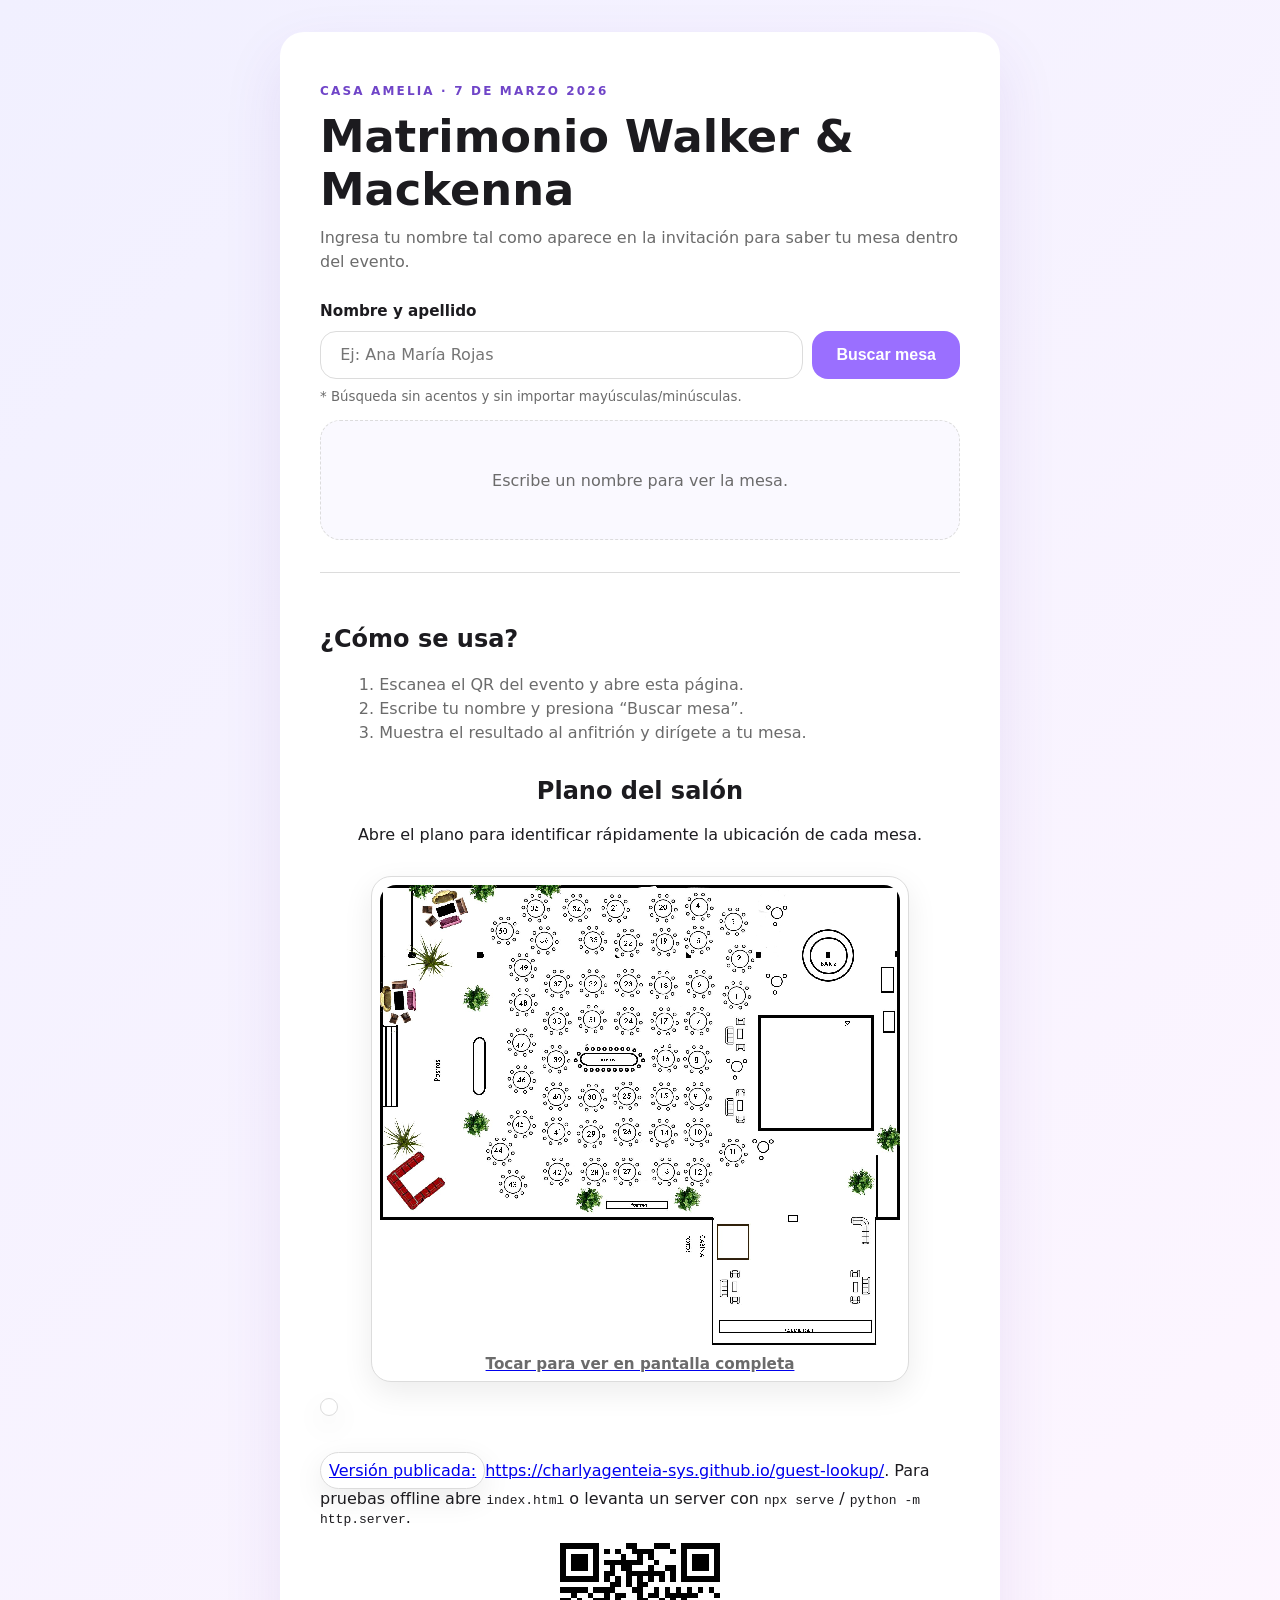
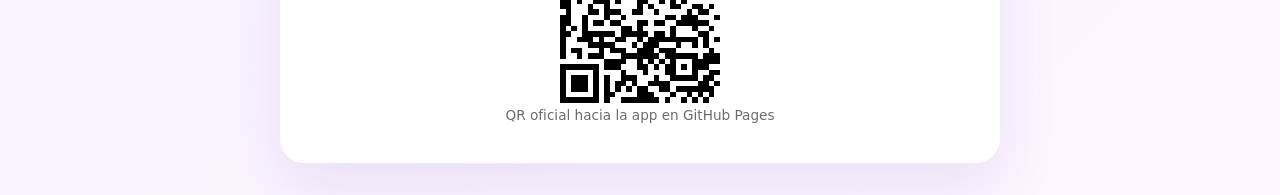
==== index.html @ fe617de0 "fix: use anchor fallback for floor plan" ====
<!DOCTYPE html>
<html lang="es">
  <head>
    <meta charset="UTF-8" />
    <meta name="viewport" content="width=device-width, initial-scale=1.0" />
    <title>Buscador de Mesas — Matrimonio Walker &amp; Mackenna</title>
    <link rel="stylesheet" href="style.css" />
  </head>
  <body>
    <main class="card">
      <header>
        <p class="tag">Casa Amelia · 7 de marzo 2026</p>
        <h1>Matrimonio Walker &amp; Mackenna</h1>
        <p class="intro">
          Ingresa tu nombre tal como aparece en la invitación para saber tu mesa dentro del evento.
        </p>
      </header>

      <form id="search-form" autocomplete="off">
        <label for="query">Nombre y apellido</label>
        <div class="input-row">
          <input
            id="query"
            name="query"
            type="search"
            placeholder="Ej: Ana María Rojas"
            spellcheck="false"
            autocomplete="off"
            required
          />
          <button type="submit">Buscar mesa</a>
        </div>
        <small class="hint">
          * Búsqueda sin acentos y sin importar mayúsculas/minúsculas.
        </small>
      </form>

      <section id="results" aria-live="polite"></section>

      <section class="tips">
        <h2>¿Cómo se usa?</h2>
        <ol>
          <li>Escanea el QR del evento y abre esta página.</li>
          <li>Escribe tu nombre y presiona “Buscar mesa”.</li>
          <li>Muestra el resultado al anfitrión y dirígete a tu mesa.</li>
        </ol>
        <div class="floorplan">
          <h2>Plano del salón</h2>
          <p>Abre el plano para identificar rápidamente la ubicación de cada mesa.</p>
          <a class="floorplan-preview" id="open-floorplan" href="assets/plano-walker-mackenna.png" target="_blank" rel="noopener">
            <img src="assets/plano-walker-mackenna.png" alt="Plano general del salón" />
            <span>Tocar para ver en pantalla completa</span>
          </button>
        </div>
        <p class="note">
          Versión publicada: <a href="https://charlyagenteia-sys.github.io/guest-lookup/" target="_blank" rel="noopener">https://charlyagenteia-sys.github.io/guest-lookup/</a>.
          Para pruebas offline abre <code>index.html</code> o levanta un server con <code>npx serve</code> / <code>python -m http.server</code>.
        </p>
        <figure>
          <img src="assets/qr-walker-mackenna.png" alt="QR del Matrimonio Walker &amp; Mackenna" />
          <figcaption>QR oficial hacia la app en GitHub Pages</figcaption>
        </figure>
      </section>
    </main>

    <dialog id="floorplan-dialog">
      <button type="button" class="close-floorplan" aria-label="Cerrar plano">&times;</button>
      <img src="assets/plano-walker-mackenna.png" alt="Plano completo del salón" />
    </dialog>

    <script type="module" src="app.js"></script>
  </body>
</html>
---- style.css ----
:root {
  color-scheme: light dark;
  --bg: #f4f4f4;
  --card: #ffffff;
  --text: #1c1b1f;
  --accent: #9a6fff;
  --accent-dark: #7045c8;
  --border: #dcdcdc;
  --muted: #6b6b6b;
}

* {
  box-sizing: border-box;
}

body {
  margin: 0;
  min-height: 100vh;
  font-family: "SF Pro Display", "Inter", system-ui, -apple-system, BlinkMacSystemFont, "Segoe UI", sans-serif;
  background: linear-gradient(135deg, #f1f0ff, #fef6ff);
  display: flex;
  align-items: center;
  justify-content: center;
  padding: 2rem;
  color: var(--text);
}

.card {
  width: min(720px, 100%);
  background: var(--card);
  border-radius: 24px;
  padding: 2.5rem;
  box-shadow: 0 25px 60px rgba(95, 51, 170, 0.1);
}

header h1 {
  margin: 0.2rem 0 0.6rem;
  font-size: clamp(2rem, 4vw, 2.8rem);
}

.tag {
  text-transform: uppercase;
  letter-spacing: 0.18em;
  font-size: 0.75rem;
  color: var(--accent-dark);
  font-weight: 600;
}

.intro {
  margin: 0;
  color: var(--muted);
  line-height: 1.5;
}

form {
  margin: 1.8rem 0 1rem;
  display: flex;
  flex-direction: column;
  gap: 0.65rem;
}

label {
  font-size: 0.95rem;
  font-weight: 600;
}

.input-row {
  display: flex;
  gap: 0.6rem;
}

input[type="search"] {
  flex: 1;
  border-radius: 16px;
  border: 1px solid var(--border);
  padding: 0.85rem 1.2rem;
  font-size: 1rem;
  font-family: inherit;
}

button {
  border: none;
  border-radius: 16px;
  padding: 0 1.5rem;
  font-size: 1rem;
  font-weight: 600;
  cursor: pointer;
  background: var(--accent);
  color: white;
  transition: background 0.2s ease, transform 0.15s ease;
}

button:hover {
  background: var(--accent-dark);
}

button:active {
  transform: translateY(1px);
}

.hint {
  color: var(--muted);
}

#results {
  min-height: 120px;
  border-radius: 20px;
  border: 1px dashed var(--border);
  padding: 1.2rem 1.5rem;
  background: #faf9ff;
  display: flex;
  flex-direction: column;
  gap: 1rem;
  justify-content: center;
}

.result-card {
  display: flex;
  align-items: center;
  gap: 1rem;
  padding: 1rem;
  border-radius: 16px;
  background: white;
  box-shadow: 0 10px 30px rgba(0, 0, 0, 0.06);
}

.result-card strong {
  font-size: 1.1rem;
}

.result-card .mesa {
  margin-left: auto;
  font-size: 1.5rem;
  font-weight: 700;
  color: var(--accent-dark);
}

#results .empty {
  text-align: center;
  color: var(--muted);
}

.tips {
  margin-top: 2rem;
  padding-top: 2rem;
  border-top: 1px solid var(--border);
}

.tips ol {
  margin: 0 0 1rem 1.2rem;
  color: var(--muted);
  line-height: 1.5;
}

.tips figure {
  margin: 1rem 0 0;
  text-align: center;
}

.tips img {
  width: 160px;
  height: 160px;
  image-rendering: pixelated;
}

.tips figcaption {
  font-size: 0.85rem;
  color: var(--muted);
}

@media (max-width: 640px) {
  body {
    padding: 1rem;
  }

  .card {
    padding: 1.5rem;
  }

  .input-row {
    flex-direction: column;
  }

  button {
    width: 100%;
    padding: 0.9rem;
  }
}


.floorplan {
  margin: 2rem auto 0;
  text-align: center;
}

.floorplan-preview {
  margin-top: 1rem;
  border: 1px solid var(--border);
  border-radius: 20px;
  padding: 0.5rem;
  background: #fff;
  display: inline-flex;
  flex-direction: column;
  gap: 0.5rem;
  cursor: pointer;
  box-shadow: 0 10px 30px rgba(0, 0, 0, 0.08);
}

.floorplan-preview img {
  width: min(520px, 80vw);
  max-width: 100%;
  height: auto;
  border-radius: 16px;
  display: block;
}

.floorplan-preview span {
  font-size: 0.95rem;
  color: var(--muted);
  font-weight: 600;
}

#floorplan-dialog {
  border: none;
  border-radius: 20px;
  padding: 0;
  max-width: 90vw;
  background: transparent;
  position: relative;
}

#floorplan-dialog::backdrop {
  background: rgba(0, 0, 0, 0.6);
}

#floorplan-dialog img {
  width: 100%;
  border-radius: 20px;
  display: block;
}

.close-floorplan {
  position: absolute;
  top: 0.5rem;
  right: 0.5rem;
  background: rgba(0, 0, 0, 0.6);
  color: white;
  border: none;
  border-radius: 999px;
  width: 40px;
  height: 40px;
  font-size: 1.4rem;
  cursor: pointer;
}
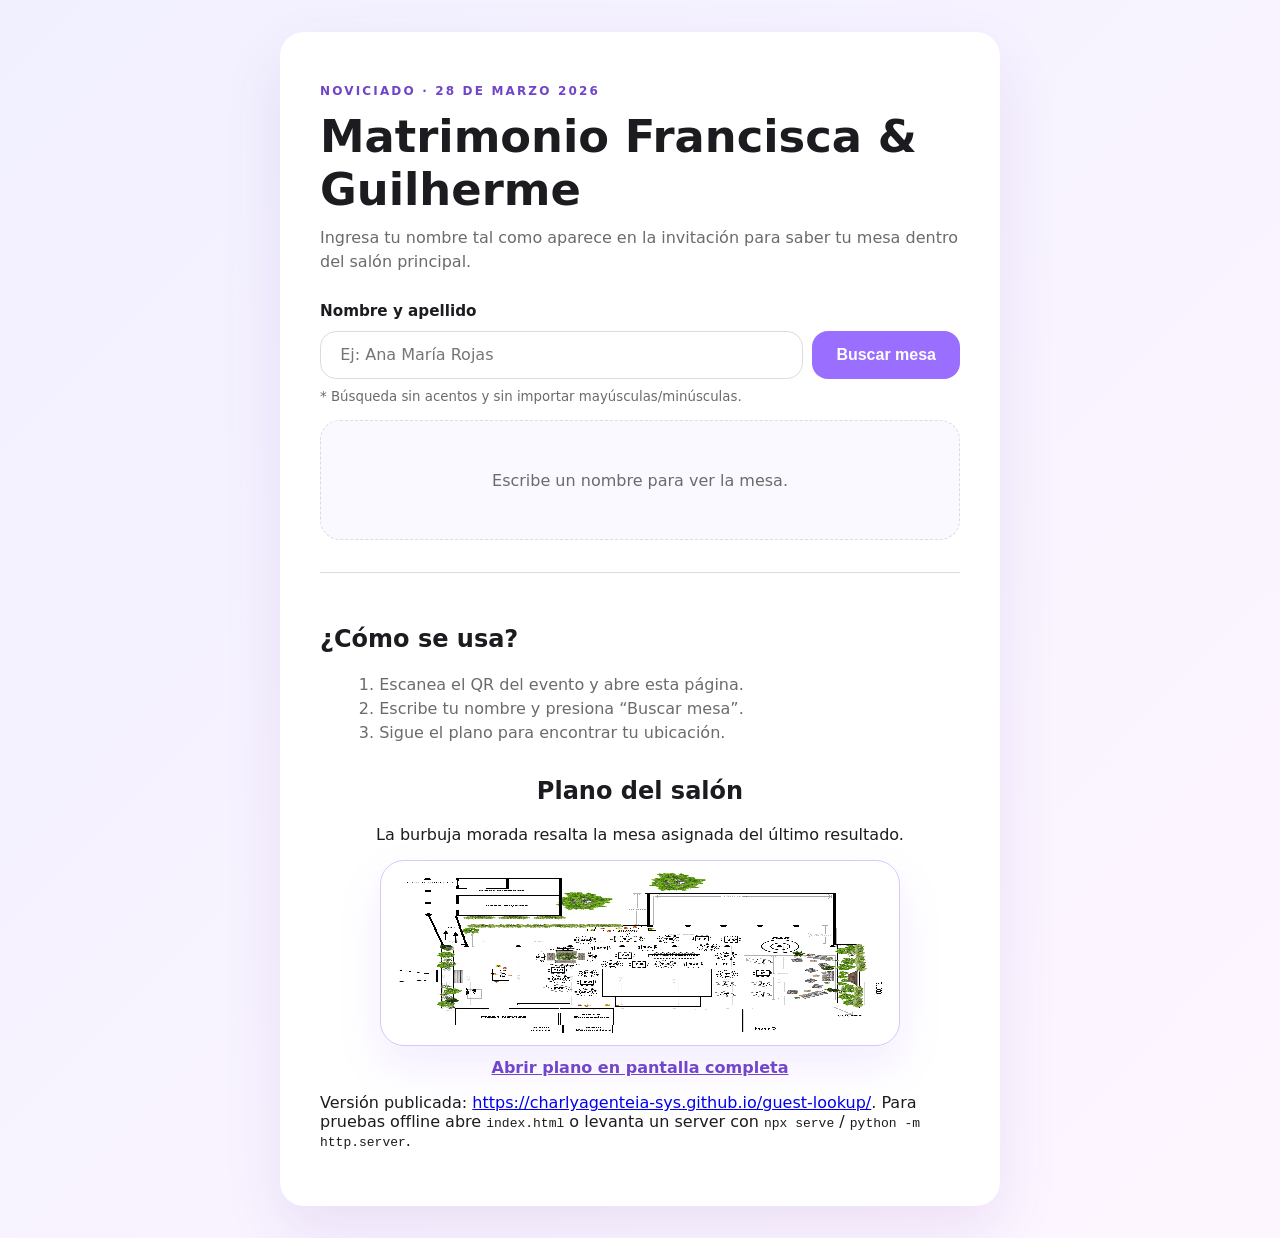
==== commit 3afc9c50: "feat: add Noviciado 28mar guest app" ====
--- a/index.html
+++ b/index.html
@@ -3,16 +3,16 @@
   <head>
     <meta charset="UTF-8" />
     <meta name="viewport" content="width=device-width, initial-scale=1.0" />
-    <title>Buscador de Mesas — Matrimonio Walker &amp; Mackenna</title>
+    <title>Buscador de Mesas — Matrimonio 28·03</title>
     <link rel="stylesheet" href="style.css" />
   </head>
-  <body>
+  <body data-dataset="data/guests-28mar.json">
     <main class="card">
       <header>
-        <p class="tag">Casa Amelia · 7 de marzo 2026</p>
-        <h1>Matrimonio Walker &amp; Mackenna</h1>
+        <p class="tag">Noviciado · 28 de marzo 2026</p>
+        <h1>Matrimonio Francisca &amp; Guilherme</h1>
         <p class="intro">
-          Ingresa tu nombre tal como aparece en la invitación para saber tu mesa dentro del evento.
+          Ingresa tu nombre tal como aparece en la invitación para saber tu mesa dentro del salón principal.
         </p>
       </header>
 
@@ -28,7 +28,7 @@
             autocomplete="off"
             required
           />
-          <button type="submit">Buscar mesa</a>
+          <button type="submit">Buscar mesa</button>
         </div>
         <small class="hint">
           * Búsqueda sin acentos y sin importar mayúsculas/minúsculas.
@@ -42,31 +42,23 @@
         <ol>
           <li>Escanea el QR del evento y abre esta página.</li>
           <li>Escribe tu nombre y presiona “Buscar mesa”.</li>
-          <li>Muestra el resultado al anfitrión y dirígete a tu mesa.</li>
+          <li>Sigue el plano para encontrar tu ubicación.</li>
         </ol>
         <div class="floorplan">
           <h2>Plano del salón</h2>
-          <p>Abre el plano para identificar rápidamente la ubicación de cada mesa.</p>
-          <a class="floorplan-preview" id="open-floorplan" href="assets/plano-walker-mackenna.png" target="_blank" rel="noopener">
-            <img src="assets/plano-walker-mackenna.png" alt="Plano general del salón" />
-            <span>Tocar para ver en pantalla completa</span>
-          </button>
+          <p>La burbuja morada resalta la mesa asignada del último resultado.</p>
+          <div class="floorplan-frame">
+            <img id="floorplan-image" src="assets/noviciado-28mar.png" alt="Plano general Noviciado 28 de marzo" />
+            <span id="floorplan-highlight" class="floorplan-highlight" hidden></span>
+          </div>
+          <a class="floorplan-link" href="assets/noviciado-28mar.png" target="_blank" rel="noopener">Abrir plano en pantalla completa</a>
         </div>
         <p class="note">
           Versión publicada: <a href="https://charlyagenteia-sys.github.io/guest-lookup/" target="_blank" rel="noopener">https://charlyagenteia-sys.github.io/guest-lookup/</a>.
           Para pruebas offline abre <code>index.html</code> o levanta un server con <code>npx serve</code> / <code>python -m http.server</code>.
         </p>
-        <figure>
-          <img src="assets/qr-walker-mackenna.png" alt="QR del Matrimonio Walker &amp; Mackenna" />
-          <figcaption>QR oficial hacia la app en GitHub Pages</figcaption>
-        </figure>
       </section>
     </main>
-
-    <dialog id="floorplan-dialog">
-      <button type="button" class="close-floorplan" aria-label="Cerrar plano">&times;</button>
-      <img src="assets/plano-walker-mackenna.png" alt="Plano completo del salón" />
-    </dialog>
 
     <script type="module" src="app.js"></script>
   </body>
--- a/style.css
+++ b/style.css
@@ -7,6 +7,8 @@
   --accent-dark: #7045c8;
   --border: #dcdcdc;
   --muted: #6b6b6b;
+  --floorplan-border: #d9c7ff;
+  --floorplan-glow: rgba(154, 111, 255, 0.12);
 }
 
 * {
@@ -115,6 +117,7 @@
 }
 
 .result-card {
+  --mesa-color: rgba(154, 111, 255, 0.18);
   display: flex;
   align-items: center;
   gap: 1rem;
@@ -130,9 +133,12 @@
 
 .result-card .mesa {
   margin-left: auto;
-  font-size: 1.5rem;
+  font-size: 1.4rem;
   font-weight: 700;
   color: var(--accent-dark);
+  background: var(--mesa-color);
+  padding: 0.4rem 0.9rem;
+  border-radius: 999px;
 }
 
 #results .empty {
@@ -220,35 +226,66 @@
   font-weight: 600;
 }
 
-#floorplan-dialog {
-  border: none;
-  border-radius: 20px;
-  padding: 0;
-  max-width: 90vw;
-  background: transparent;
+
+
+
+
+
+.result-card.is-active {
+  background: #fff;
+  border: 2px solid var(--mesa-color);
+  box-shadow: 0 20px 35px rgba(0, 0, 0, 0.12);
+}
+
+.result-card.is-active .mesa {
+  color: #fff;
+  background: var(--mesa-color);
+  padding: 0.5rem 0.9rem;
+  border-radius: 999px;
+  box-shadow: 0 10px 30px rgba(112, 69, 200, 0.25);
+}
+
+.floorplan-frame {
   position: relative;
-}
-
-#floorplan-dialog::backdrop {
-  background: rgba(0, 0, 0, 0.6);
-}
-
-#floorplan-dialog img {
+  margin: 1rem auto 0;
+  max-width: 520px;
+  border-radius: 24px;
+  border: 1px solid var(--floorplan-border);
+  padding: 0.75rem;
+  box-shadow: 0 20px 45px var(--floorplan-glow);
+  background: #fff;
+}
+
+.floorplan-frame img {
   width: 100%;
-  border-radius: 20px;
+  border-radius: 16px;
   display: block;
 }
 
-.close-floorplan {
+.floorplan-highlight {
   position: absolute;
-  top: 0.5rem;
-  right: 0.5rem;
-  background: rgba(0, 0, 0, 0.6);
-  color: white;
-  border: none;
+  inset: 1.5rem auto auto 1.5rem;
+  background: var(--mesa-color, var(--accent-dark));
+  color: #fff;
+  padding: 0.4rem 1rem;
   border-radius: 999px;
-  width: 40px;
-  height: 40px;
-  font-size: 1.4rem;
-  cursor: pointer;
-}
+  font-weight: 600;
+  letter-spacing: 0.08em;
+  text-transform: uppercase;
+  box-shadow: 0 12px 30px rgba(112, 69, 200, 0.25);
+}
+
+.floorplan-highlight[hidden] {
+  display: none;
+}
+
+.floorplan-link {
+  display: inline-block;
+  margin-top: 0.75rem;
+  font-weight: 600;
+  color: var(--accent-dark);
+}
+
+body[data-active-table] #results {
+  border-color: var(--accent);
+}
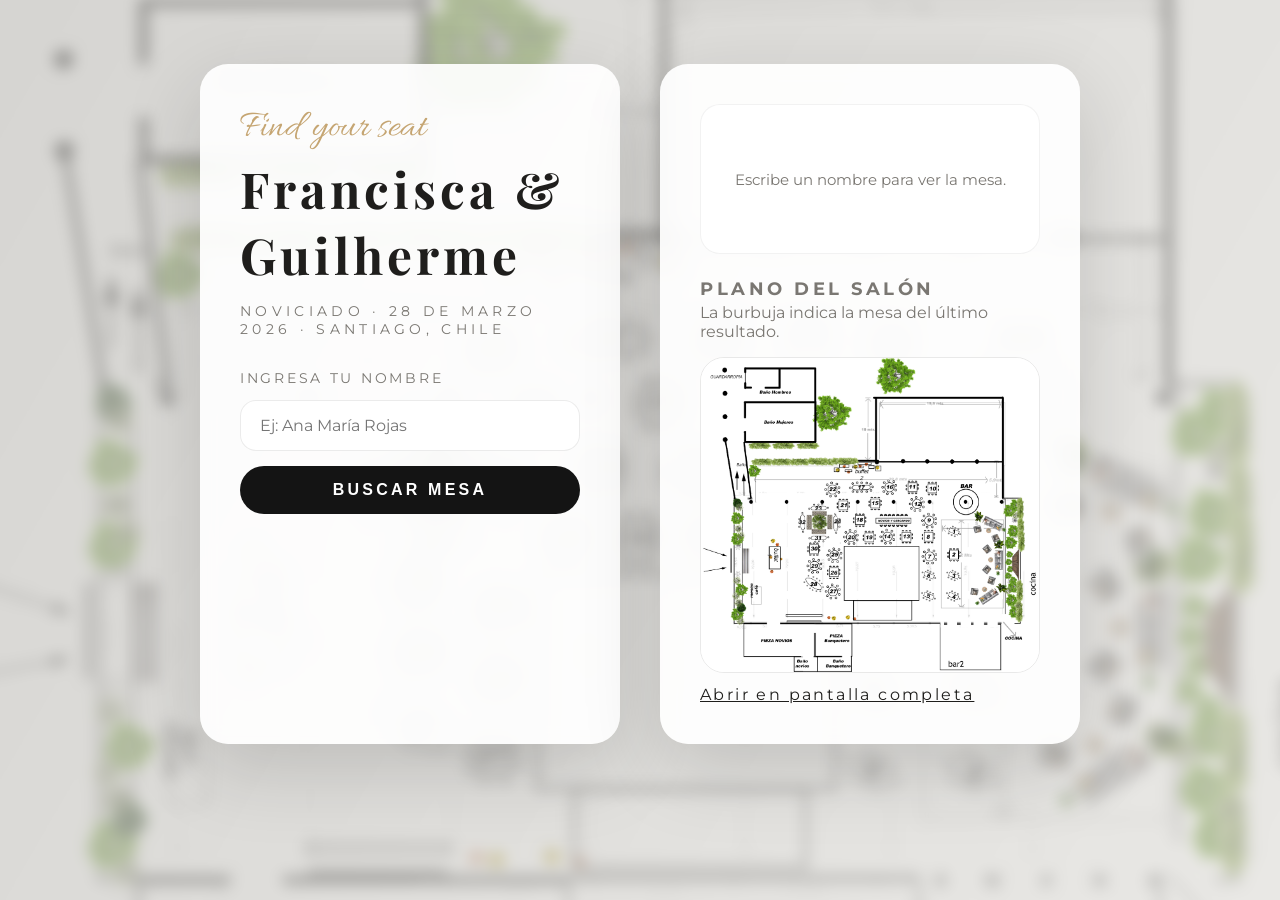
==== commit a639b54d: "style: apply elegant landing theme" ====
--- a/index.html
+++ b/index.html
@@ -3,22 +3,18 @@
   <head>
     <meta charset="UTF-8" />
     <meta name="viewport" content="width=device-width, initial-scale=1.0" />
-    <title>Buscador de Mesas — Matrimonio 28·03</title>
+    <title>Find Your Seat · Francisca & Guilherme</title>
     <link rel="stylesheet" href="style.css" />
   </head>
-  <body data-dataset="data/guests-28mar.json">
-    <main class="card">
-      <header>
-        <p class="tag">Noviciado · 28 de marzo 2026</p>
-        <h1>Matrimonio Francisca &amp; Guilherme</h1>
-        <p class="intro">
-          Ingresa tu nombre tal como aparece en la invitación para saber tu mesa dentro del salón principal.
-        </p>
-      </header>
-
-      <form id="search-form" autocomplete="off">
-        <label for="query">Nombre y apellido</label>
-        <div class="input-row">
+  <body data-dataset="data/guests-28mar.json" class="theme-noviciado">
+    <div class="backdrop"></div>
+    <main class="layout">
+      <section class="hero-card">
+        <p class="script-tag">Find your seat</p>
+        <h1>Francisca &amp; Guilherme</h1>
+        <p class="event-meta">Noviciado · 28 de marzo 2026 · Santiago, Chile</p>
+        <form id="search-form" autocomplete="off">
+          <label for="query">Ingresa tu nombre</label>
           <input
             id="query"
             name="query"
@@ -29,34 +25,20 @@
             required
           />
           <button type="submit">Buscar mesa</button>
-        </div>
-        <small class="hint">
-          * Búsqueda sin acentos y sin importar mayúsculas/minúsculas.
-        </small>
-      </form>
+        </form>
+      </section>
 
-      <section id="results" aria-live="polite"></section>
-
-      <section class="tips">
-        <h2>¿Cómo se usa?</h2>
-        <ol>
-          <li>Escanea el QR del evento y abre esta página.</li>
-          <li>Escribe tu nombre y presiona “Buscar mesa”.</li>
-          <li>Sigue el plano para encontrar tu ubicación.</li>
-        </ol>
-        <div class="floorplan">
+      <section class="results-panel">
+        <div id="results" aria-live="polite"></div>
+        <div class="floorplan-card">
           <h2>Plano del salón</h2>
-          <p>La burbuja morada resalta la mesa asignada del último resultado.</p>
+          <p>La burbuja indica la mesa del último resultado.</p>
           <div class="floorplan-frame">
-            <img id="floorplan-image" src="assets/noviciado-28mar.png" alt="Plano general Noviciado 28 de marzo" />
+            <img src="assets/noviciado-28mar.png" alt="Plano general Noviciado 28 de marzo" />
             <span id="floorplan-highlight" class="floorplan-highlight" hidden></span>
           </div>
-          <a class="floorplan-link" href="assets/noviciado-28mar.png" target="_blank" rel="noopener">Abrir plano en pantalla completa</a>
+          <a class="floorplan-link" href="assets/noviciado-28mar.png" target="_blank" rel="noopener">Abrir en pantalla completa</a>
         </div>
-        <p class="note">
-          Versión publicada: <a href="https://charlyagenteia-sys.github.io/guest-lookup/" target="_blank" rel="noopener">https://charlyagenteia-sys.github.io/guest-lookup/</a>.
-          Para pruebas offline abre <code>index.html</code> o levanta un server con <code>npx serve</code> / <code>python -m http.server</code>.
-        </p>
       </section>
     </main>
 
--- a/style.css
+++ b/style.css
@@ -1,14 +1,12 @@
+@import url('https://fonts.googleapis.com/css2?family=Allura&family=Montserrat:wght@300;400;500;600&family=Playfair+Display:wght@400;500;600;700&display=swap');
+
 :root {
-  color-scheme: light dark;
-  --bg: #f4f4f4;
-  --card: #ffffff;
-  --text: #1c1b1f;
-  --accent: #9a6fff;
-  --accent-dark: #7045c8;
-  --border: #dcdcdc;
-  --muted: #6b6b6b;
-  --floorplan-border: #d9c7ff;
-  --floorplan-glow: rgba(154, 111, 255, 0.12);
+  --cream: #f6f3ef;
+  --gold: #c5a572;
+  --charcoal: #1f1e1c;
+  --muted: #7a7772;
+  --card-bg: rgba(255, 255, 255, 0.92);
+  --backdrop-blur: blur(10px);
 }
 
 * {
@@ -18,98 +16,123 @@
 body {
   margin: 0;
   min-height: 100vh;
-  font-family: "SF Pro Display", "Inter", system-ui, -apple-system, BlinkMacSystemFont, "Segoe UI", sans-serif;
-  background: linear-gradient(135deg, #f1f0ff, #fef6ff);
-  display: flex;
-  align-items: center;
+  font-family: 'Montserrat', system-ui, -apple-system, BlinkMacSystemFont, 'Segoe UI', sans-serif;
+  background: var(--cream);
+  color: var(--charcoal);
+  position: relative;
+}
+
+.backdrop {
+  position: fixed;
+  inset: 0;
+  background: linear-gradient(120deg, rgba(0, 0, 0, 0.35), rgba(0, 0, 0, 0.15)), url('assets/noviciado-28mar.png') center/cover;
+  filter: blur(7px);
+  transform: scale(1.05);
+  z-index: -2;
+}
+
+.theme-noviciado::after {
+  content: '';
+  position: fixed;
+  inset: 0;
+  background: rgba(246, 243, 239, 0.6);
+  z-index: -1;
+}
+
+.layout {
+  display: grid;
+  grid-template-columns: repeat(auto-fit, minmax(320px, 420px));
+  gap: 2.5rem;
+  max-width: 980px;
+  margin: 0 auto;
+  padding: 4rem 1.5rem 3rem;
   justify-content: center;
-  padding: 2rem;
-  color: var(--text);
-}
-
-.card {
-  width: min(720px, 100%);
-  background: var(--card);
-  border-radius: 24px;
+}
+
+.hero-card,
+.results-panel {
+  background: var(--card-bg);
+  border-radius: 28px;
   padding: 2.5rem;
-  box-shadow: 0 25px 60px rgba(95, 51, 170, 0.1);
-}
-
-header h1 {
-  margin: 0.2rem 0 0.6rem;
-  font-size: clamp(2rem, 4vw, 2.8rem);
-}
-
-.tag {
-  text-transform: uppercase;
-  letter-spacing: 0.18em;
-  font-size: 0.75rem;
-  color: var(--accent-dark);
-  font-weight: 600;
-}
-
-.intro {
+  box-shadow: 0 25px 80px rgba(0, 0, 0, 0.15);
+  backdrop-filter: blur(8px);
+}
+
+.script-tag {
+  font-family: 'Allura', cursive;
+  font-size: 2.4rem;
   margin: 0;
-  color: var(--muted);
-  line-height: 1.5;
-}
-
-form {
-  margin: 1.8rem 0 1rem;
+  color: var(--gold);
+}
+
+.hero-card h1 {
+  font-family: 'Playfair Display', serif;
+  font-size: clamp(2.4rem, 4vw, 3.1rem);
+  margin: 0.2rem 0;
+  letter-spacing: 0.08em;
+}
+
+.event-meta {
+  text-transform: uppercase;
+  font-size: 0.9rem;
+  letter-spacing: 0.3em;
+  color: var(--muted);
+  margin-bottom: 2rem;
+}
+
+#search-form {
   display: flex;
   flex-direction: column;
-  gap: 0.65rem;
-}
-
-label {
-  font-size: 0.95rem;
-  font-weight: 600;
-}
-
-.input-row {
-  display: flex;
-  gap: 0.6rem;
-}
-
-input[type="search"] {
-  flex: 1;
+  gap: 0.9rem;
+}
+
+#search-form label {
+  font-size: 0.85rem;
+  letter-spacing: 0.2em;
+  text-transform: uppercase;
+  color: var(--muted);
+}
+
+#search-form input {
+  border: 1px solid rgba(0, 0, 0, 0.08);
   border-radius: 16px;
-  border: 1px solid var(--border);
-  padding: 0.85rem 1.2rem;
+  padding: 0.95rem 1.2rem;
   font-size: 1rem;
-  font-family: inherit;
-}
-
-button {
+  background: rgba(255, 255, 255, 0.9);
+  font-family: 'Montserrat', sans-serif;
+}
+
+#search-form button {
   border: none;
-  border-radius: 16px;
-  padding: 0 1.5rem;
+  border-radius: 999px;
+  padding: 0.95rem;
   font-size: 1rem;
   font-weight: 600;
+  letter-spacing: 0.2em;
+  text-transform: uppercase;
+  background: #141414;
+  color: #fff;
   cursor: pointer;
-  background: var(--accent);
-  color: white;
-  transition: background 0.2s ease, transform 0.15s ease;
-}
-
-button:hover {
-  background: var(--accent-dark);
-}
-
-button:active {
-  transform: translateY(1px);
-}
-
-.hint {
-  color: var(--muted);
+  transition: transform 0.2s ease, background 0.2s ease;
+}
+
+#search-form button:hover {
+  background: #000;
+  transform: translateY(-1px);
+}
+
+.results-panel {
+  display: flex;
+  flex-direction: column;
+  gap: 1.5rem;
 }
 
 #results {
-  min-height: 120px;
+  min-height: 150px;
+  border: 1px solid rgba(0, 0, 0, 0.05);
   border-radius: 20px;
-  border: 1px dashed var(--border);
-  padding: 1.2rem 1.5rem;
-  background: #faf9ff;
+  padding: 1.5rem;
+  background: rgba(255, 255, 255, 0.85);
   display: flex;
   flex-direction: column;
   gap: 1rem;
@@ -117,162 +140,69 @@
 }
 
 .result-card {
-  --mesa-color: rgba(154, 111, 255, 0.18);
   display: flex;
   align-items: center;
-  gap: 1rem;
-  padding: 1rem;
+  justify-content: space-between;
+  padding: 0.85rem 1.1rem;
   border-radius: 16px;
-  background: white;
-  box-shadow: 0 10px 30px rgba(0, 0, 0, 0.06);
+  border: 1px solid rgba(0, 0, 0, 0.08);
+  background: rgba(255, 255, 255, 0.9);
 }
 
 .result-card strong {
+  font-family: 'Playfair Display', serif;
+  font-size: 1.15rem;
+}
+
+.result-card .mesa {
+  font-weight: 700;
+  border-radius: 999px;
+  padding: 0.35rem 0.9rem;
+  color: #fff;
+  background: var(--mesa-color, var(--gold));
+}
+
+.result-card.is-active {
+  border-color: var(--gold);
+  box-shadow: 0 15px 35px rgba(0, 0, 0, 0.1);
+}
+
+.floorplan-card h2 {
+  margin: 0;
   font-size: 1.1rem;
-}
-
-.result-card .mesa {
-  margin-left: auto;
-  font-size: 1.4rem;
-  font-weight: 700;
-  color: var(--accent-dark);
-  background: var(--mesa-color);
-  padding: 0.4rem 0.9rem;
-  border-radius: 999px;
-}
-
-#results .empty {
-  text-align: center;
-  color: var(--muted);
-}
-
-.tips {
-  margin-top: 2rem;
-  padding-top: 2rem;
-  border-top: 1px solid var(--border);
-}
-
-.tips ol {
-  margin: 0 0 1rem 1.2rem;
-  color: var(--muted);
-  line-height: 1.5;
-}
-
-.tips figure {
-  margin: 1rem 0 0;
-  text-align: center;
-}
-
-.tips img {
-  width: 160px;
-  height: 160px;
-  image-rendering: pixelated;
-}
-
-.tips figcaption {
-  font-size: 0.85rem;
-  color: var(--muted);
-}
-
-@media (max-width: 640px) {
-  body {
-    padding: 1rem;
-  }
-
-  .card {
-    padding: 1.5rem;
-  }
-
-  .input-row {
-    flex-direction: column;
-  }
-
-  button {
-    width: 100%;
-    padding: 0.9rem;
-  }
-}
-
-
-.floorplan {
-  margin: 2rem auto 0;
-  text-align: center;
-}
-
-.floorplan-preview {
-  margin-top: 1rem;
-  border: 1px solid var(--border);
-  border-radius: 20px;
-  padding: 0.5rem;
-  background: #fff;
-  display: inline-flex;
-  flex-direction: column;
-  gap: 0.5rem;
-  cursor: pointer;
-  box-shadow: 0 10px 30px rgba(0, 0, 0, 0.08);
-}
-
-.floorplan-preview img {
-  width: min(520px, 80vw);
-  max-width: 100%;
-  height: auto;
-  border-radius: 16px;
-  display: block;
-}
-
-.floorplan-preview span {
-  font-size: 0.95rem;
-  color: var(--muted);
-  font-weight: 600;
-}
-
-
-
-
-
-
-.result-card.is-active {
-  background: #fff;
-  border: 2px solid var(--mesa-color);
-  box-shadow: 0 20px 35px rgba(0, 0, 0, 0.12);
-}
-
-.result-card.is-active .mesa {
-  color: #fff;
-  background: var(--mesa-color);
-  padding: 0.5rem 0.9rem;
-  border-radius: 999px;
-  box-shadow: 0 10px 30px rgba(112, 69, 200, 0.25);
+  letter-spacing: 0.2em;
+  text-transform: uppercase;
+  color: var(--muted);
+}
+
+.floorplan-card p {
+  margin: 0.25rem 0 1rem;
+  color: var(--muted);
 }
 
 .floorplan-frame {
   position: relative;
-  margin: 1rem auto 0;
-  max-width: 520px;
   border-radius: 24px;
-  border: 1px solid var(--floorplan-border);
-  padding: 0.75rem;
-  box-shadow: 0 20px 45px var(--floorplan-glow);
-  background: #fff;
+  overflow: hidden;
+  border: 1px solid rgba(0, 0, 0, 0.08);
 }
 
 .floorplan-frame img {
   width: 100%;
-  border-radius: 16px;
   display: block;
 }
 
 .floorplan-highlight {
   position: absolute;
-  inset: 1.5rem auto auto 1.5rem;
-  background: var(--mesa-color, var(--accent-dark));
+  top: 1rem;
+  left: 1rem;
+  background: var(--mesa-color, var(--gold));
   color: #fff;
-  padding: 0.4rem 1rem;
+  padding: 0.35rem 1.1rem;
   border-radius: 999px;
   font-weight: 600;
-  letter-spacing: 0.08em;
-  text-transform: uppercase;
-  box-shadow: 0 12px 30px rgba(112, 69, 200, 0.25);
+  letter-spacing: 0.2em;
+  text-transform: uppercase;
 }
 
 .floorplan-highlight[hidden] {
@@ -282,10 +212,24 @@
 .floorplan-link {
   display: inline-block;
   margin-top: 0.75rem;
-  font-weight: 600;
-  color: var(--accent-dark);
-}
-
-body[data-active-table] #results {
-  border-color: var(--accent);
-}
+  color: var(--charcoal);
+  text-decoration: underline;
+  letter-spacing: 0.15em;
+}
+
+#results .empty {
+  text-align: center;
+  color: var(--muted);
+  font-size: 0.95rem;
+}
+
+@media (max-width: 720px) {
+  .layout {
+    padding: 3rem 1rem;
+  }
+
+  .hero-card,
+  .results-panel {
+    padding: 2rem;
+  }
+}
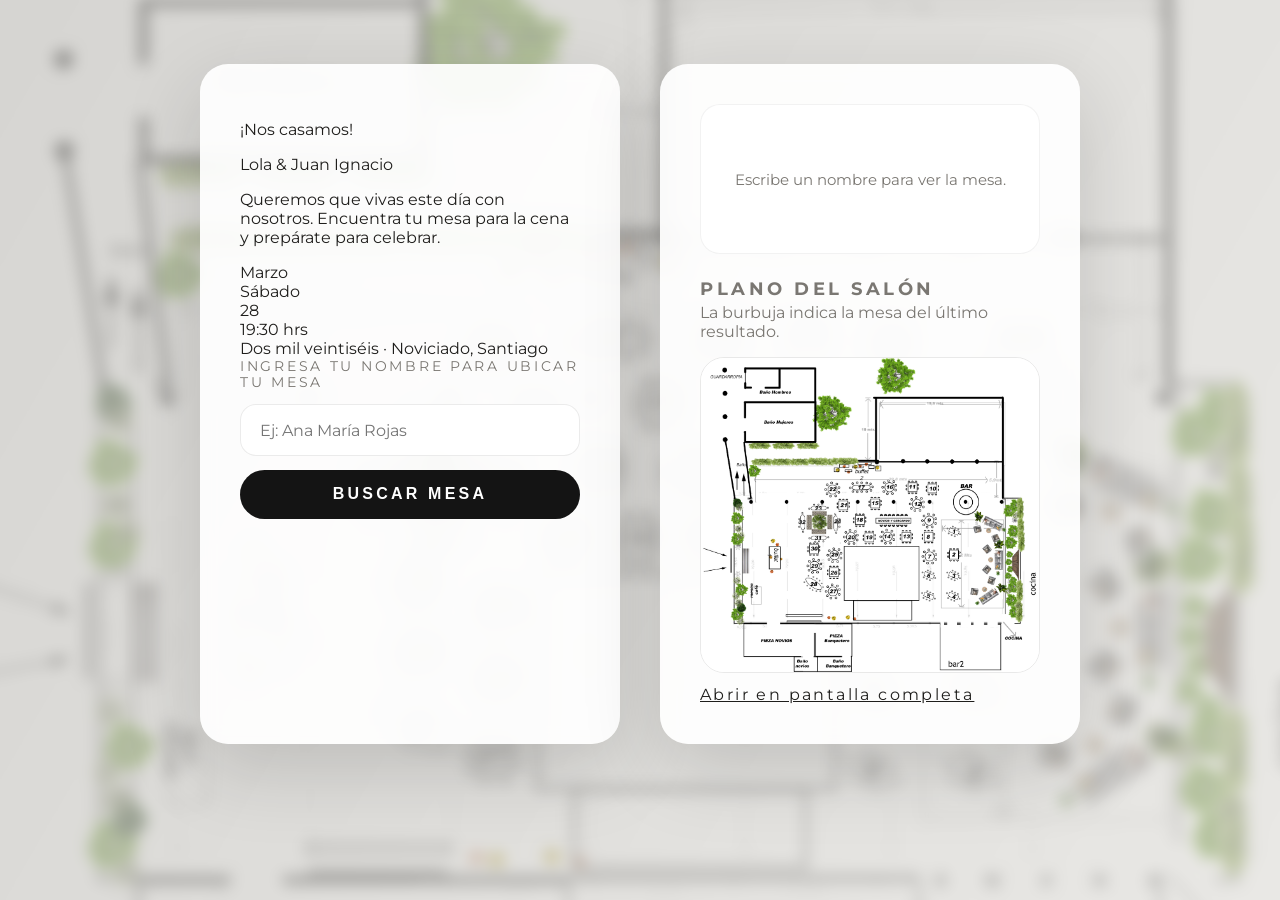
==== commit 0412060e: "feat: personalize app and QR for Lola & Juan Ignacio" ====
--- a/index.html
+++ b/index.html
@@ -3,18 +3,37 @@
   <head>
     <meta charset="UTF-8" />
     <meta name="viewport" content="width=device-width, initial-scale=1.0" />
-    <title>Find Your Seat · Francisca & Guilherme</title>
-    <link rel="stylesheet" href="style.css" />
+    <title>Find Your Seat · Lola & Juan Ignacio</title>
+    <link rel="stylesheet" href="style.css?v=20260326" />
   </head>
   <body data-dataset="data/guests-28mar.json" class="theme-noviciado">
     <div class="backdrop"></div>
     <main class="layout">
-      <section class="hero-card">
-        <p class="script-tag">Find your seat</p>
-        <h1>Francisca &amp; Guilherme</h1>
-        <p class="event-meta">Noviciado · 28 de marzo 2026 · Santiago, Chile</p>
+      <section class="hero-card invite-card">
+        <div class="floral-header" aria-hidden="true"></div>
+        <p class="tagline">¡Nos casamos!</p>
+        <div class="names">
+          <span>Lola</span>
+          <span class="ampersand">&amp;</span>
+          <span>Juan Ignacio</span>
+        </div>
+        <p class="intro-text">Queremos que vivas este día con nosotros. Encuentra tu mesa para la cena y prepárate para celebrar.</p>
+        <div class="date-block">
+          <div class="month">Marzo</div>
+          <div class="date-grid">
+            <div>
+              <span class="label">Sábado</span>
+            </div>
+            <div class="day">28</div>
+            <div>
+              <span class="label">19:30 hrs</span>
+            </div>
+          </div>
+          <div class="year">Dos mil veintiséis · Noviciado, Santiago</div>
+        </div>
+        <div class="divider"></div>
         <form id="search-form" autocomplete="off">
-          <label for="query">Ingresa tu nombre</label>
+          <label for="query">Ingresa tu nombre para ubicar tu mesa</label>
           <input
             id="query"
             name="query"
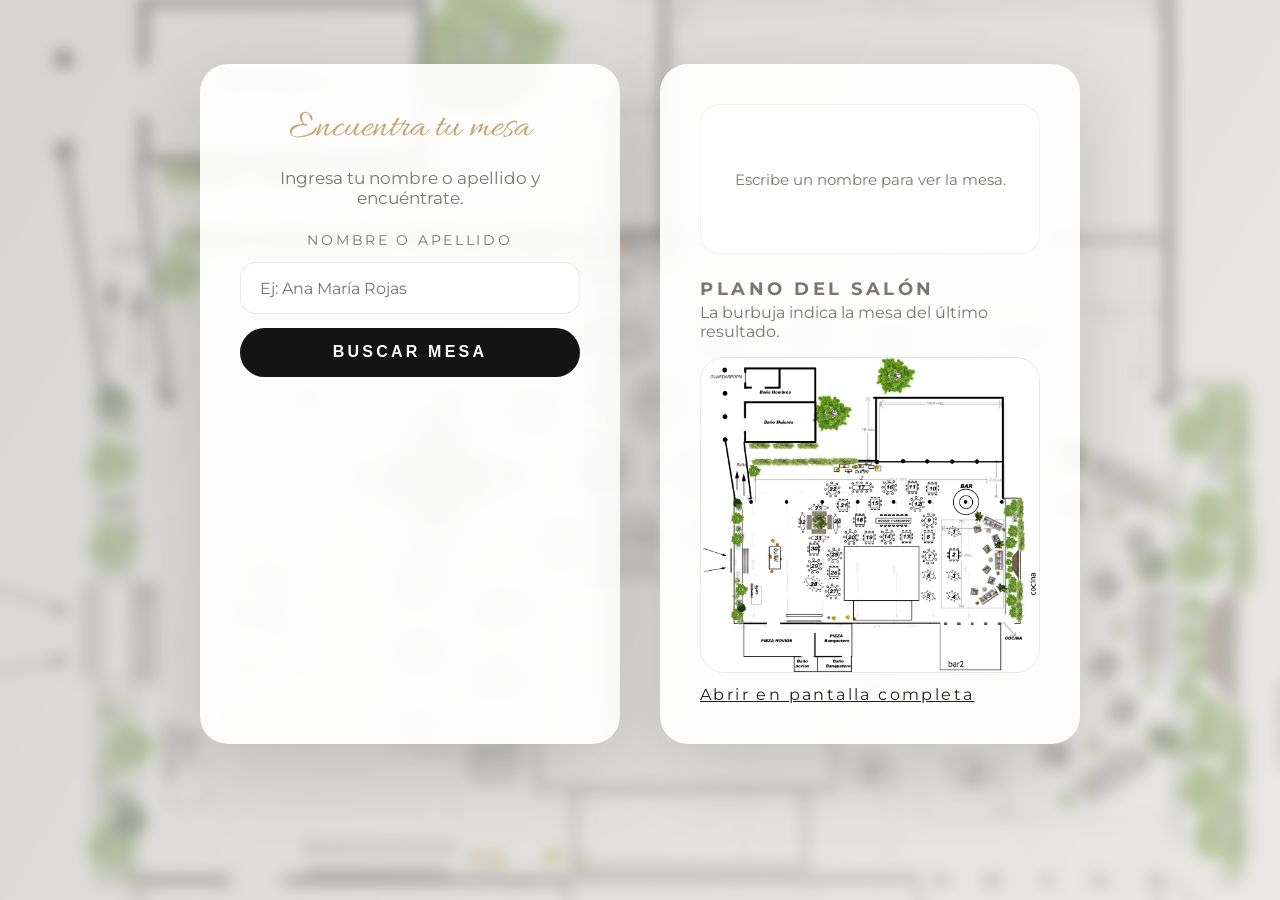
==== commit 91ef1b46: "ux: simplify hero copy for QR flow" ====
--- a/index.html
+++ b/index.html
@@ -10,30 +10,10 @@
     <div class="backdrop"></div>
     <main class="layout">
       <section class="hero-card invite-card">
-        <div class="floral-header" aria-hidden="true"></div>
-        <p class="tagline">¡Nos casamos!</p>
-        <div class="names">
-          <span>Lola</span>
-          <span class="ampersand">&amp;</span>
-          <span>Juan Ignacio</span>
-        </div>
-        <p class="intro-text">Queremos que vivas este día con nosotros. Encuentra tu mesa para la cena y prepárate para celebrar.</p>
-        <div class="date-block">
-          <div class="month">Marzo</div>
-          <div class="date-grid">
-            <div>
-              <span class="label">Sábado</span>
-            </div>
-            <div class="day">28</div>
-            <div>
-              <span class="label">19:30 hrs</span>
-            </div>
-          </div>
-          <div class="year">Dos mil veintiséis · Noviciado, Santiago</div>
-        </div>
-        <div class="divider"></div>
+        <p class="script-tag">Encuentra tu mesa</p>
+        <p class="intro-text">Ingresa tu nombre o apellido y encuéntrate.</p>
         <form id="search-form" autocomplete="off">
-          <label for="query">Ingresa tu nombre para ubicar tu mesa</label>
+          <label for="query">Nombre o apellido</label>
           <input
             id="query"
             name="query"
--- a/style.css
+++ b/style.css
@@ -58,6 +58,20 @@
   backdrop-filter: blur(8px);
 }
 
+
+.invite-card {
+  text-align: center;
+  display: flex;
+  flex-direction: column;
+  gap: 1rem;
+}
+
+.intro-text {
+  font-size: 1.05rem;
+  color: var(--muted);
+  margin: 0 auto 0.5rem;
+  max-width: 360px;
+}
 .script-tag {
   font-family: 'Allura', cursive;
   font-size: 2.4rem;
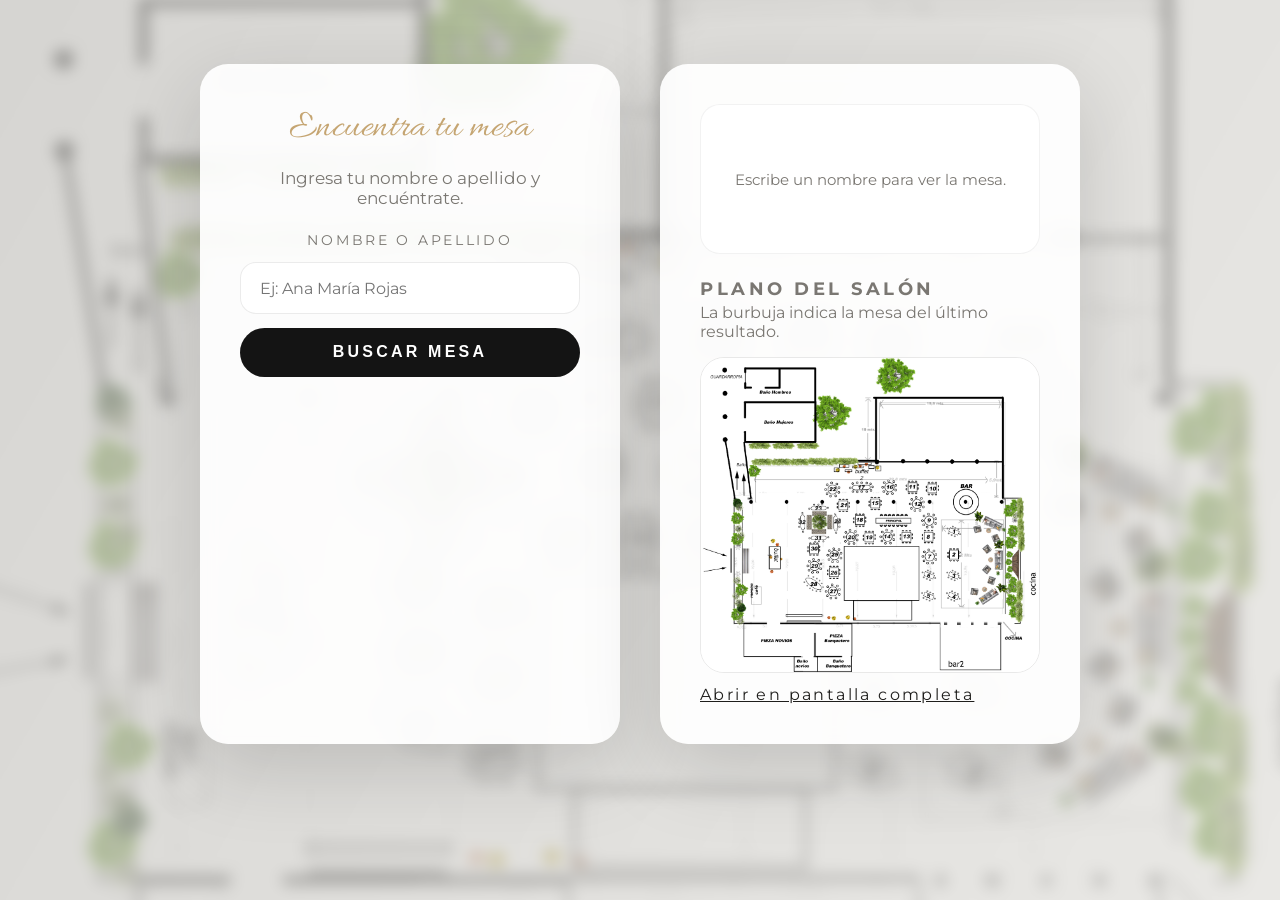
==== commit 2a9ffe8a: "feat: adopt claude-style marker and coordinates" ====
--- a/index.html
+++ b/index.html
@@ -34,7 +34,10 @@
           <p>La burbuja indica la mesa del último resultado.</p>
           <div class="floorplan-frame">
             <img src="assets/noviciado-28mar.png" alt="Plano general Noviciado 28 de marzo" />
-            <span id="floorplan-highlight" class="floorplan-highlight" hidden></span>
+                      <span id="floorplan-highlight" class="floorplan-highlight" hidden>
+            <span class="floorplan-tip">Mesa</span>
+            <span class="floorplan-ring"><span class="floorplan-number">—</span></span>
+          </span>
           </div>
           <a class="floorplan-link" href="assets/noviciado-28mar.png" target="_blank" rel="noopener">Abrir en pantalla completa</a>
         </div>
--- a/style.css
+++ b/style.css
@@ -208,15 +208,84 @@
 
 .floorplan-highlight {
   position: absolute;
-  top: 1rem;
-  left: 1rem;
-  background: var(--mesa-color, var(--gold));
-  color: #fff;
-  padding: 0.35rem 1.1rem;
+  transform: translate(-50%, -50%);
+  pointer-events: none;
+  display: flex;
+  flex-direction: column;
+  align-items: center;
+  gap: 8px;
+}
+
+.floorplan-ring {
+  width: 46px;
+  height: 46px;
+  border-radius: 50%;
+  background: var(--marker-color, #0f0f0f);
+  display: flex;
+  align-items: center;
+  justify-content: center;
+  position: relative;
+  box-shadow: 0 8px 25px rgba(0, 0, 0, 0.25);
+  animation: markerPulse 2s infinite;
+}
+
+.floorplan-ring::before {
+  content: '';
+  position: absolute;
+  inset: -6px;
+  border-radius: 50%;
+  border: 1.5px solid var(--gold);
+  animation: markerWave 2s infinite;
+}
+
+.floorplan-number {
+  font-family: 'Cormorant Garamond', serif;
+  font-weight: 600;
+  color: #fff;
+  font-size: 20px;
+  line-height: 1;
+}
+
+.floorplan-tip {
+  background: #0f0f0f;
+  color: #fff;
+  font-size: 10px;
+  letter-spacing: 2px;
+  padding: 5px 12px;
   border-radius: 999px;
-  font-weight: 600;
-  letter-spacing: 0.2em;
-  text-transform: uppercase;
+  text-transform: uppercase;
+  position: relative;
+}
+
+.floorplan-tip::after {
+  content: '';
+  position: absolute;
+  bottom: -5px;
+  left: 50%;
+  transform: translateX(-50%);
+  border: 5px solid transparent;
+  border-top-color: #0f0f0f;
+  border-bottom: none;
+}
+
+@keyframes markerPulse {
+  0%, 100% {
+    box-shadow: 0 4px 18px rgba(0, 0, 0, 0.25);
+  }
+  50% {
+    box-shadow: 0 8px 30px rgba(0, 0, 0, 0.4);
+  }
+}
+
+@keyframes markerWave {
+  0% {
+    inset: -4px;
+    opacity: 0.8;
+  }
+  100% {
+    inset: -18px;
+    opacity: 0;
+  }
 }
 
 .floorplan-highlight[hidden] {
@@ -247,3 +316,17 @@
     padding: 2rem;
   }
 }
+
+
+.calibrate-hint {
+  position: absolute;
+  top: 12px;
+  left: 12px;
+  background: rgba(20, 20, 20, 0.78);
+  color: #fff;
+  padding: 0.25rem 0.7rem;
+  border-radius: 999px;
+  font-size: 0.7rem;
+  letter-spacing: 0.05em;
+  text-transform: uppercase;
+}
